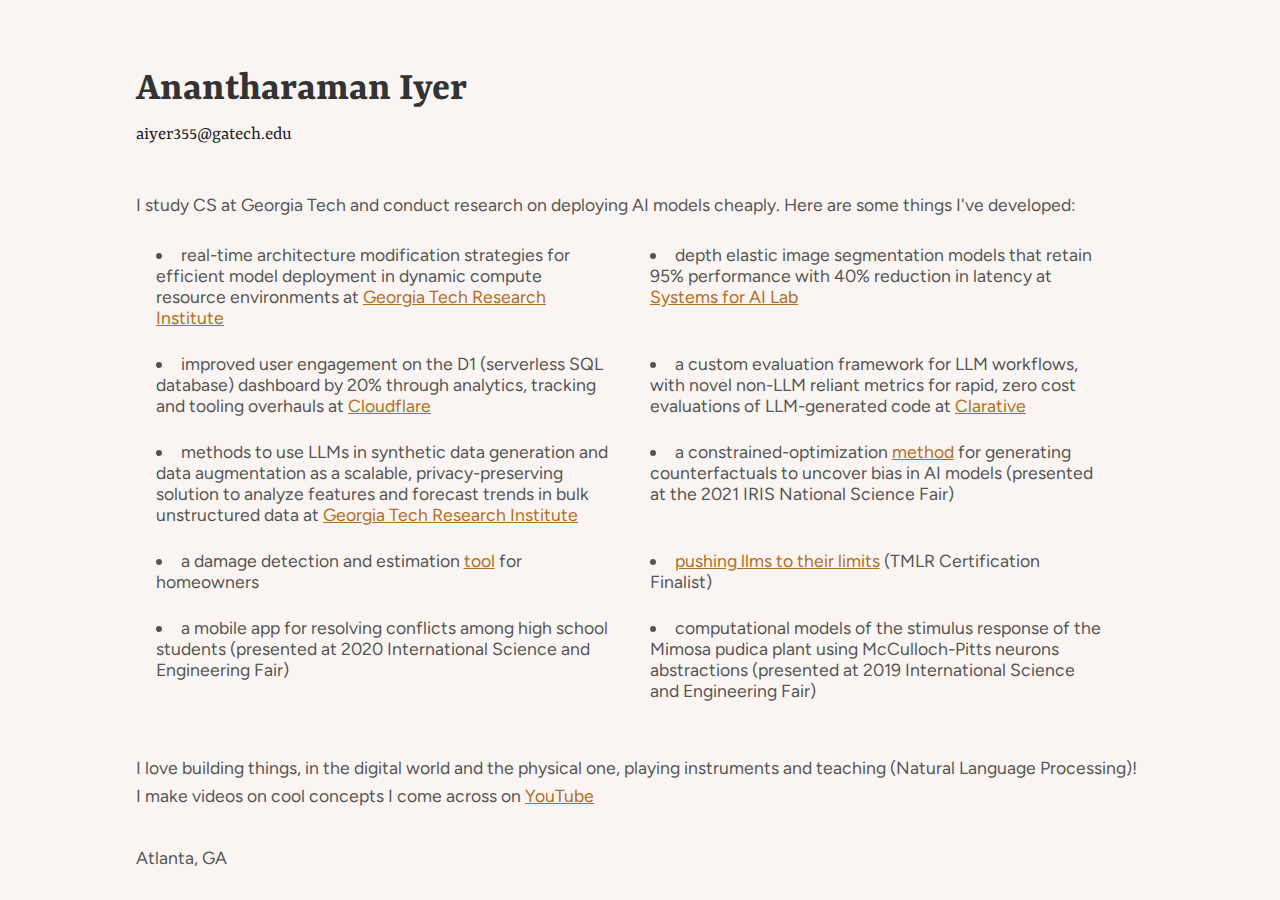
==== index.html @ 23d18a58 "upload code" ====
<!DOCTYPE html>
<html lang="en">
<head>
    <!-- Previous head content remains the same until the style section -->
    <meta charset="UTF-8">
    <meta name="viewport" content="width=device-width, initial-scale=1.0">
    <meta name="author" content="Anantharaman Iyer">
    <meta name="description" content="Personal website for a Georgia Tech student">
    <meta name="keywords" content="Georgia Tech, Computer Science, Portfolio">

    <link rel="preconnect" href="https://fonts.googleapis.com">
    <link rel="preconnect" href="https://fonts.gstatic.com" crossorigin>
    <link href="https://fonts.googleapis.com/css2?family=EB+Garamond:ital,wght@0,400..800;1,400..800&family=Inter:ital,opsz,wght@0,14..32,100..900;1,14..32,100..900&display=swap" rel="stylesheet">
    <link href="https://fonts.googleapis.com/css2?family=Manrope:wght@200..800&display=swap" rel="stylesheet">
    <link href="https://fonts.googleapis.com/css2?family=Newsreader:ital,opsz,wght@0,6..72,200..800;1,6..72,200..800&display=swap" rel="stylesheet">
    <link href="https://fonts.googleapis.com/css2?family=Rasa:ital,wght@0,300..700;1,300..700&display=swap" rel="stylesheet">
    <link href="https://fonts.googleapis.com/css2?family=Figtree:ital,wght@0,300..900;1,300..900&display=swap" rel="stylesheet">

    <title>Anantharaman Iyer</title>

    <style>
        /* Reset */
        * {
            margin: 0;
            padding: 0;
            box-sizing: border-box;
        }

        html,
        body {
            font-family: "Rasa", sans-serif;       
            height: 100%;
            color: #333;
            background-color: #faf5f2;
        }

        body {
            display: flex;
            flex-direction: column;
            padding: 40px 10px;
            justify-content: flex-start;
        }

        /* Global Styles */
        h1 {
            font-size: 2.5em;
            font-weight: bold;
            color: #000;
            margin-bottom: 10px;
        }

        p {
            font-size: 1.1em;
            line-height: 1.6;
            margin: 20px 0;
        }

        /* Header Section */
        .header {
            text-align: left;
            width: 80%;
            margin: 2% auto 20px auto;
        }

        .header h3 {
            font-size: 2.6em;
            margin-bottom: -20px;
        }

        .header p {
            font-size: 1.2em;
            color: #1e1e1e;
            margin-top: 15px;
        }           

        /* Content Section */
        .content {
            margin-bottom: 50px;
            width: 80%;
            margin: 0 auto;
        }

        .content p {
            font-size: 1.1em;
            color: #555;
            text-align: left;
            margin: 0 0 5px 0;
            font-family: "Figtree", serif;
        }

        /* New styles for two-column layout */
        .content ul {
            display: grid;
            grid-template-columns: repeat(2, 1fr);
            gap: 20px;
            list-style-type: disc;
            list-style-position: inside;
            padding: 20px;
        }

        .content ul li {
            font-size: 1.1em;
            color: #555;
            margin-bottom: 5px;
            font-family: "Figtree", serif;
            padding-right: 20px;
        }

        .content ul li a {
            color: #b36d1e;
            font-weight: normal;
            text-decoration: underline;
        }

        .emoji-link {
            color: #b36d1e;
            font-weight: normal;
            text-decoration: underline;
        }

        .emoji-link::after {
            content: '🔗';
            display: inline-block;
            font-size: 14px;
            opacity: 0;
            transition: opacity 0.3s ease;
        }   

        .emoji-link:hover::after {
            opacity: 1;
        }

        .highlight {
            display: inline-block;
            position: relative;
            font-weight: bold;
            font-size: 2em;
        }

        .highlight::after {
            content: '.';
            opacity: 0;
            transition: opacity 0.3s ease;
        }

        .highlight:hover::after {
            opacity: 1;
        }

        .highlight::before {
            content: '';
            position: absolute;
            bottom: 0px;
            left: 0;
            width: 0;   
            height: 3px;
            background-color: #333;
            transition: width 0.3s ease;
        }

        .highlight:hover::before {
            width: 100%;
        }

        /* Responsive design */
        @media (max-width: 768px) {
            .content ul {
                grid-template-columns: 1fr;
            }
            
            .header, .content {
                width: 95%;
            }
        }
    </style>
</head>

<body>
    <!-- Main Content -->
    <div class="header">
        <h3 class="highlight">Anantharaman Iyer</h3>
        <p>aiyer355@gatech.edu</p>
    </div>

    <div class="content">
        <p>I study CS at Georgia Tech and conduct research on deploying AI models cheaply. Here are some things I've developed:</p>
        <ul>
            <li>real-time architecture modification strategies for efficient model deployment in dynamic compute resource environments at <a href="https://www.gtri.gatech.edu/" class="emoji-link" target="_blank" rel="noopener noreferrer">Georgia Tech Research Institute</a></li>
            <li>depth elastic image segmentation models that retain 95% performance with 40% reduction in latency at <a href="https://gatech-sysml.github.io/" class="emoji-link" target="_blank" rel="noopener noreferrer">Systems for AI Lab</a></li>
            <li>improved user engagement on the D1 (serverless SQL database) dashboard by 20% through analytics, tracking and tooling overhauls at <a href="https://www.cloudflare.com/" class="emoji-link" target="_blank" rel="noopener noreferrer">Cloudflare</a></li>
            <li>a custom evaluation framework for LLM workflows, with novel non-LLM reliant metrics for rapid, zero cost evaluations of LLM-generated code at <a href="https://www.clarative.ai/" class="emoji-link" target="_blank" rel="noopener noreferrer">Clarative</a></li>
            <li>methods to use LLMs in synthetic data generation and data augmentation as a scalable, privacy-preserving solution to analyze features and forecast trends in bulk unstructured data at <a href="https://www.gtri.gatech.edu/" class="emoji-link" target="_blank" rel="noopener noreferrer">Georgia Tech Research Institute</a></li>
            <li>a constrained-optimization <a href="https://github.com/AnantharamanSI/Counterfactuals" target="_blank" rel="noopener noreferrer">method</a> for generating counterfactuals to uncover bias in AI models (presented at the 2021 IRIS National Science Fair)</li>
            <li>a damage detection and estimation <a href="https://github.com/AnantharamanSI/ShowKase" target="_blank" rel="noopener noreferrer">tool</a> for homeowners</li>
            <li><a href="https://github.com/google/BIG-bench" target="_blank" rel="noopener noreferrer">pushing llms to their limits</a> (TMLR Certification Finalist)</li>
            <li>a mobile app for resolving conflicts among high school students (presented at 2020 International Science and Engineering Fair)</li>
            <li>computational models of the stimulus response of the Mimosa pudica plant using McCulloch-Pitts neurons abstractions (presented at 2019 International Science and Engineering Fair)</li>
        </ul>

        <p><br>I love building things, in the digital world and the physical one, playing instruments and teaching (Natural Language Processing)! I make videos on cool concepts I come across on <a class="emoji-link" href="https://www.youtube.com/@AnantharamanSIyer" target="_blank" rel="noopener noreferrer">YouTube</a></p>
        <p><br>Atlanta, GA</p>
    </div>
</body>
</html>
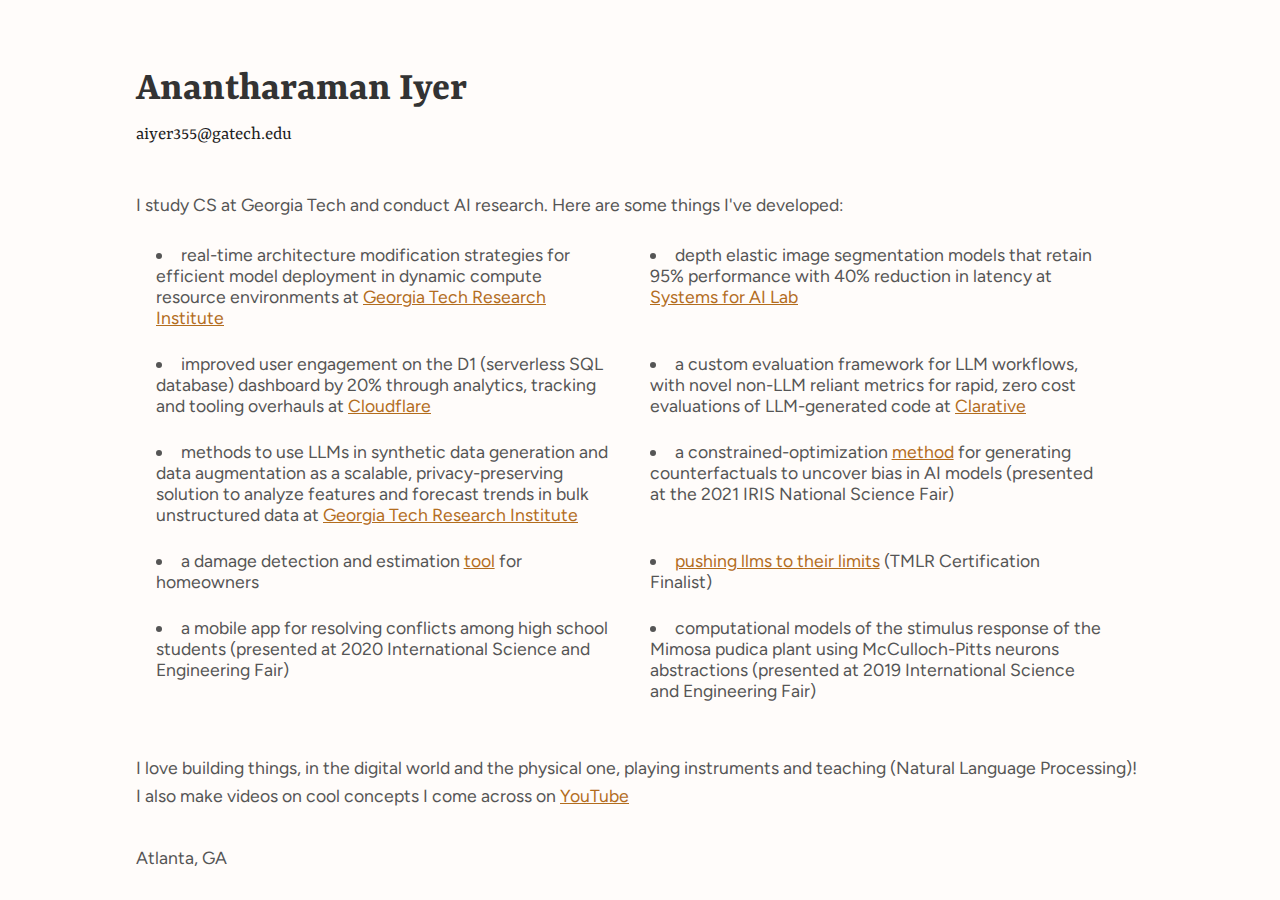
==== commit b196634d: "minor tweaks" ====
--- a/index.html
+++ b/index.html
@@ -10,169 +10,15 @@
 
     <link rel="preconnect" href="https://fonts.googleapis.com">
     <link rel="preconnect" href="https://fonts.gstatic.com" crossorigin>
-    <link href="https://fonts.googleapis.com/css2?family=EB+Garamond:ital,wght@0,400..800;1,400..800&family=Inter:ital,opsz,wght@0,14..32,100..900;1,14..32,100..900&display=swap" rel="stylesheet">
+    <!-- <link href="https://fonts.googleapis.com/css2?family=EB+Garamond:ital,wght@0,400..800;1,400..800&family=Inter:ital,opsz,wght@0,14..32,100..900;1,14..32,100..900&display=swap" rel="stylesheet">
     <link href="https://fonts.googleapis.com/css2?family=Manrope:wght@200..800&display=swap" rel="stylesheet">
-    <link href="https://fonts.googleapis.com/css2?family=Newsreader:ital,opsz,wght@0,6..72,200..800;1,6..72,200..800&display=swap" rel="stylesheet">
+    <link href="https://fonts.googleapis.com/css2?family=Newsreader:ital,opsz,wght@0,6..72,200..800;1,6..72,200..800&display=swap" rel="stylesheet"> -->
     <link href="https://fonts.googleapis.com/css2?family=Rasa:ital,wght@0,300..700;1,300..700&display=swap" rel="stylesheet">
     <link href="https://fonts.googleapis.com/css2?family=Figtree:ital,wght@0,300..900;1,300..900&display=swap" rel="stylesheet">
 
+    <link rel="stylesheet" href="index.css">
+
     <title>Anantharaman Iyer</title>
-
-    <style>
-        /* Reset */
-        * {
-            margin: 0;
-            padding: 0;
-            box-sizing: border-box;
-        }
-
-        html,
-        body {
-            font-family: "Rasa", sans-serif;       
-            height: 100%;
-            color: #333;
-            background-color: #faf5f2;
-        }
-
-        body {
-            display: flex;
-            flex-direction: column;
-            padding: 40px 10px;
-            justify-content: flex-start;
-        }
-
-        /* Global Styles */
-        h1 {
-            font-size: 2.5em;
-            font-weight: bold;
-            color: #000;
-            margin-bottom: 10px;
-        }
-
-        p {
-            font-size: 1.1em;
-            line-height: 1.6;
-            margin: 20px 0;
-        }
-
-        /* Header Section */
-        .header {
-            text-align: left;
-            width: 80%;
-            margin: 2% auto 20px auto;
-        }
-
-        .header h3 {
-            font-size: 2.6em;
-            margin-bottom: -20px;
-        }
-
-        .header p {
-            font-size: 1.2em;
-            color: #1e1e1e;
-            margin-top: 15px;
-        }           
-
-        /* Content Section */
-        .content {
-            margin-bottom: 50px;
-            width: 80%;
-            margin: 0 auto;
-        }
-
-        .content p {
-            font-size: 1.1em;
-            color: #555;
-            text-align: left;
-            margin: 0 0 5px 0;
-            font-family: "Figtree", serif;
-        }
-
-        /* New styles for two-column layout */
-        .content ul {
-            display: grid;
-            grid-template-columns: repeat(2, 1fr);
-            gap: 20px;
-            list-style-type: disc;
-            list-style-position: inside;
-            padding: 20px;
-        }
-
-        .content ul li {
-            font-size: 1.1em;
-            color: #555;
-            margin-bottom: 5px;
-            font-family: "Figtree", serif;
-            padding-right: 20px;
-        }
-
-        .content ul li a {
-            color: #b36d1e;
-            font-weight: normal;
-            text-decoration: underline;
-        }
-
-        .emoji-link {
-            color: #b36d1e;
-            font-weight: normal;
-            text-decoration: underline;
-        }
-
-        .emoji-link::after {
-            content: '🔗';
-            display: inline-block;
-            font-size: 14px;
-            opacity: 0;
-            transition: opacity 0.3s ease;
-        }   
-
-        .emoji-link:hover::after {
-            opacity: 1;
-        }
-
-        .highlight {
-            display: inline-block;
-            position: relative;
-            font-weight: bold;
-            font-size: 2em;
-        }
-
-        .highlight::after {
-            content: '.';
-            opacity: 0;
-            transition: opacity 0.3s ease;
-        }
-
-        .highlight:hover::after {
-            opacity: 1;
-        }
-
-        .highlight::before {
-            content: '';
-            position: absolute;
-            bottom: 0px;
-            left: 0;
-            width: 0;   
-            height: 3px;
-            background-color: #333;
-            transition: width 0.3s ease;
-        }
-
-        .highlight:hover::before {
-            width: 100%;
-        }
-
-        /* Responsive design */
-        @media (max-width: 768px) {
-            .content ul {
-                grid-template-columns: 1fr;
-            }
-            
-            .header, .content {
-                width: 95%;
-            }
-        }
-    </style>
 </head>
 
 <body>
@@ -183,7 +29,7 @@
     </div>
 
     <div class="content">
-        <p>I study CS at Georgia Tech and conduct research on deploying AI models cheaply. Here are some things I've developed:</p>
+        <p>I study CS at Georgia Tech and conduct AI research. Here are some things I've developed:</p>
         <ul>
             <li>real-time architecture modification strategies for efficient model deployment in dynamic compute resource environments at <a href="https://www.gtri.gatech.edu/" class="emoji-link" target="_blank" rel="noopener noreferrer">Georgia Tech Research Institute</a></li>
             <li>depth elastic image segmentation models that retain 95% performance with 40% reduction in latency at <a href="https://gatech-sysml.github.io/" class="emoji-link" target="_blank" rel="noopener noreferrer">Systems for AI Lab</a></li>
@@ -197,7 +43,7 @@
             <li>computational models of the stimulus response of the Mimosa pudica plant using McCulloch-Pitts neurons abstractions (presented at 2019 International Science and Engineering Fair)</li>
         </ul>
 
-        <p><br>I love building things, in the digital world and the physical one, playing instruments and teaching (Natural Language Processing)! I make videos on cool concepts I come across on <a class="emoji-link" href="https://www.youtube.com/@AnantharamanSIyer" target="_blank" rel="noopener noreferrer">YouTube</a></p>
+        <p><br>I love building things, in the digital world and the physical one, playing instruments and teaching (Natural Language Processing)! I also make videos on cool concepts I come across on <a class="emoji-link" href="https://www.youtube.com/@AnantharamanSIyer" target="_blank" rel="noopener noreferrer">YouTube</a></p>
         <p><br>Atlanta, GA</p>
     </div>
 </body>
--- a/index.css
+++ b/index.css
@@ -0,0 +1,153 @@
+/* Reset */
+* {
+    margin: 0;
+    padding: 0;
+    box-sizing: border-box;
+}
+
+html,
+body {
+    font-family: "Rasa", sans-serif;       
+    height: 100%;
+    color: #333;
+    background-color: #fffcfa;
+}
+
+body {
+    display: flex;
+    flex-direction: column;
+    padding: 40px 10px;
+    justify-content: flex-start;
+}
+
+/* Global Styles */
+h1 {
+    font-size: 2.5em;
+    font-weight: bold;
+    color: #000;
+    margin-bottom: 10px;
+}
+
+p {
+    font-size: 1.1em;
+    line-height: 1.6;
+    margin: 20px 0;
+}
+
+/* Header Section */
+.header {
+    text-align: left;
+    width: 80%;
+    margin: 2% auto 20px auto;
+}
+
+.header h3 {
+    font-size: 2.6em;
+    margin-bottom: -20px;
+}
+
+.header p {
+    font-size: 1.2em;
+    color: #1e1e1e;
+    margin-top: 15px;
+}           
+
+/* Content Section */
+.content {
+    margin-bottom: 50px;
+    width: 80%;
+    margin: 0 auto;
+}
+
+.content p {
+    font-size: 1.1em;
+    color: #555;
+    text-align: left;
+    margin: 0 0 5px 0;
+    font-family: "Figtree", serif;
+}
+
+/* New styles for two-column layout */
+.content ul {
+    display: grid;
+    grid-template-columns: repeat(2, 1fr);
+    gap: 20px;
+    list-style-type: disc;
+    list-style-position: inside;
+    padding: 20px;
+}
+
+.content ul li {
+    font-size: 1.1em;
+    color: #555;
+    margin-bottom: 5px;
+    font-family: "Figtree", serif;
+    padding-right: 20px;
+}
+
+.content ul li a {
+    color: #b36d1e;
+    font-weight: normal;
+    text-decoration: underline;
+}
+
+.emoji-link {
+    color: #b36d1e;
+    font-weight: normal;
+    text-decoration: underline;
+}
+
+.emoji-link::after {
+    content: '🔗';
+    display: inline-block;
+    font-size: 14px;
+    opacity: 0;
+    transition: opacity 0.3s ease;
+}   
+
+.emoji-link:hover::after {
+    opacity: 1;
+}
+
+.highlight {
+    display: inline-block;
+    position: relative;
+    font-weight: bold;
+    font-size: 2em;
+}
+
+.highlight::after {
+    content: '.';
+    opacity: 0;
+    transition: opacity 0.3s ease;
+}
+
+.highlight:hover::after {
+    opacity: 1;
+}
+
+.highlight::before {
+    content: '';
+    position: absolute;
+    bottom: 0px;
+    left: 0;
+    width: 0;   
+    height: 3px;
+    background-color: #333;
+    transition: width 0.3s ease;
+}
+
+.highlight:hover::before {
+    width: 100%;
+}
+
+/* Responsive design */
+@media (max-width: 768px) {
+    .content ul {
+        grid-template-columns: 1fr;
+    }
+    
+    .header, .content {
+        width: 95%;
+    }
+}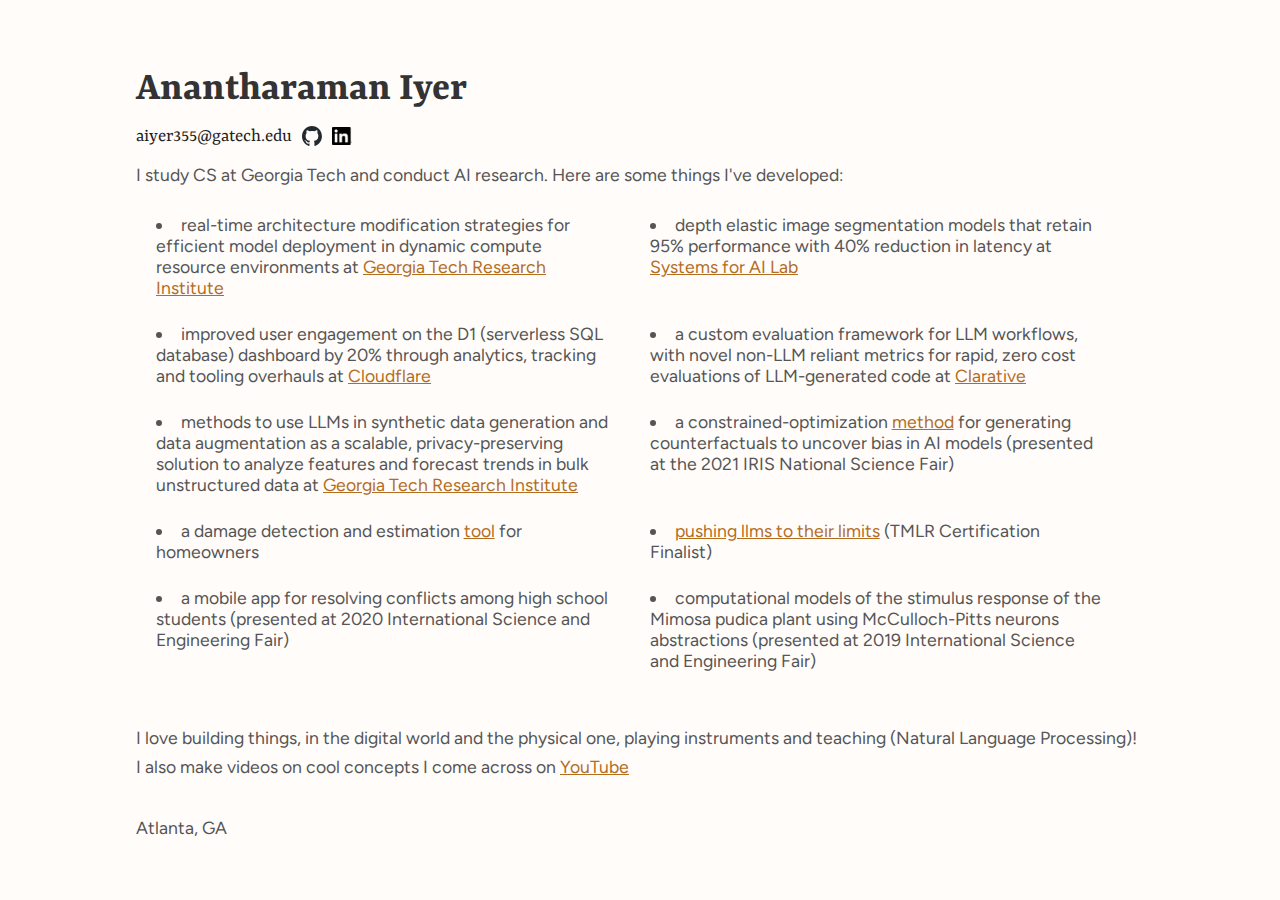
==== commit 92c4a940: "add assets, links to socials" ====
--- a/index.html
+++ b/index.html
@@ -18,6 +18,11 @@
 
     <link rel="stylesheet" href="index.css">
 
+    <!-- Noto Serif Display Bold 700 -->
+    <link rel="icon" type="image/png" sizes="32x32" href="/assets/favicon-32x32.png">
+    <link rel="icon" type="image/png" sizes="16x16" href="/assets/favicon-16x16.png">
+    <link rel="apple-touch-icon" href="/assets/apple-touch-icon.png">
+
     <title>Anantharaman Iyer</title>
 </head>
 
@@ -25,7 +30,15 @@
     <!-- Main Content -->
     <div class="header">
         <h3 class="highlight">Anantharaman Iyer</h3>
-        <p>aiyer355@gatech.edu</p>
+        <div class="social-container">
+            <p>aiyer355@gatech.edu</p>
+            <a href="https://github.com/AnantharamanSI" target="_blank" rel="noopener noreferrer" style="text-decoration: none;">
+                <img src="/assets/github-mark.svg" width="20" alt="GitHub">
+            </a>
+            <a href="https://www.linkedin.com/in/anantharaman-s-iyer-20716b298/" target="_blank" rel="noopener noreferrer" style="text-decoration: none;">
+                <img src="/assets/InBug-Black.png" width="20" alt="GitHub">
+            </a>
+        </div>
     </div>
 
     <div class="content">
--- a/index.css
+++ b/index.css
@@ -38,7 +38,12 @@
 .header {
     text-align: left;
     width: 80%;
-    margin: 2% auto 20px auto;
+    margin: 2% auto 10px auto;
+    position: relative; 
+}
+
+.header a {
+    margin-top: 7%;
 }
 
 .header h3 {
@@ -46,11 +51,32 @@
     margin-bottom: -20px;
 }
 
-.header p {
+.social-container {
+    display: flex;
+    gap: 10px;
+    margin-top: 16px;
+    margin-bottom: 10px;
+    height: 20px;
+    align-items: center;
+}
+
+.social-container p {
     font-size: 1.2em;
     color: #1e1e1e;
     margin-top: 15px;
-}           
+    margin-bottom: 2px;
+}  
+
+.social-container a {
+    margin-top: 10px;
+}
+
+.social-container a img {
+    margin-top: 0;
+    display: block;
+    cursor: pointer;
+    border: none;
+}
 
 /* Content Section */
 .content {
@@ -129,7 +155,7 @@
 .highlight::before {
     content: '';
     position: absolute;
-    bottom: 0px;
+    bottom: 1px;
     left: 0;
     width: 0;   
     height: 3px;
